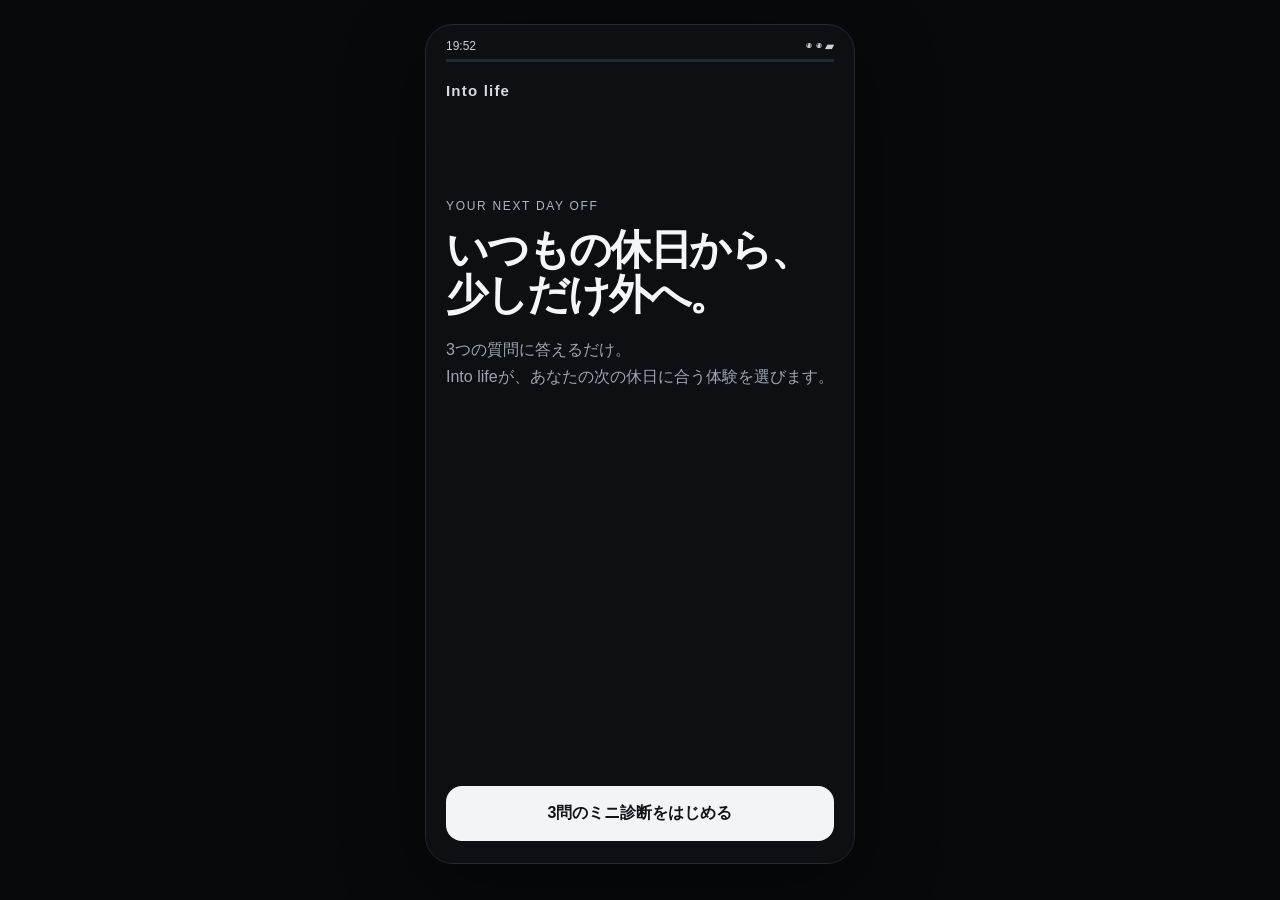
==== index.html @ efb30cdf "Add files via upload" ====
<!doctype html>
<html lang="ja">
<head>
<meta charset="utf-8" />
<meta name="viewport" content="width=device-width,initial-scale=1,viewport-fit=cover" />
<title>Into life Prototype</title>
<style>
  :root{
    --bg:#0d0f12; --panel:#15181d; --panel2:#1d2128; --text:#f4f6f8;
    --muted:#9da5b1; --line:#2a3039; --accent:#f3f4f6;
    --green:#dff7e8; --greenText:#163a25;
  }
  *{box-sizing:border-box}
  body{
    margin:0;background:#08090b;color:var(--text);
    font-family:-apple-system,BlinkMacSystemFont,"Segoe UI","Noto Sans JP",sans-serif;
  }
  .shell{min-height:100vh;display:flex;justify-content:center;align-items:flex-start;padding:24px 12px}
  .phone{
    width:min(100%,430px); min-height:840px; background:var(--bg);
    border:1px solid #242932; border-radius:28px; overflow:hidden;
    box-shadow:0 24px 80px rgba(0,0,0,.45); position:relative;
  }
  .status{display:flex;justify-content:space-between;padding:14px 20px 6px;color:#cbd0d7;font-size:12px}
  .progress{height:3px;background:#242a31;margin:0 20px}
  .progress i{display:block;height:100%;background:#f1f3f5;width:0;transition:.25s}
  .screen{display:none;padding:20px 20px 112px;min-height:780px}
  .screen.active{display:block}
  .brand{font-size:15px;letter-spacing:.08em;font-weight:700;color:#d7dce3;margin-bottom:36px}
  .hero{padding-top:64px}
  .kicker{font-size:12px;color:#aeb5bf;letter-spacing:.14em;margin-bottom:14px}
  .bigcopy{font-size:42px;line-height:1.08;font-weight:800;letter-spacing:-.05em;margin-bottom:18px}
  h1,h2,h3{margin:0}
  h2{font-size:28px;line-height:1.25;letter-spacing:-.02em}
  h3{font-size:18px;line-height:1.4}
  p{color:var(--muted);line-height:1.7;margin:0}
  .bottom{
    position:absolute;left:0;right:0;bottom:0;padding:18px 20px 22px;
    background:linear-gradient(180deg,rgba(13,15,18,0),rgba(13,15,18,.95) 28%,var(--bg) 55%);
  }
  button{
    width:100%;border:0;border-radius:16px;padding:17px 18px;
    font-size:16px;font-weight:700;cursor:pointer;
  }
  .primary{background:var(--accent);color:#111318}
  .secondary{background:var(--panel2);color:var(--text);border:1px solid var(--line)}
  .ghost{background:transparent;color:#d7dce3;border:1px solid var(--line)}
  .back{width:auto;padding:8px 0;background:transparent;color:#b6bec8;font-weight:600;font-size:14px}
  .row{display:flex;justify-content:space-between;align-items:center;gap:12px}
  .label{font-size:13px;color:#d5d9df;margin:20px 0 10px;font-weight:650}
  .group{margin-top:18px}
  .options{display:flex;gap:8px;flex-wrap:wrap}
  .chip{
    width:auto;padding:11px 14px;border-radius:999px;background:var(--panel);
    border:1px solid var(--line); color:#cfd4db;font-size:14px;font-weight:600;
  }
  .chip.selected{background:#f1f3f5;color:#111318;border-color:#f1f3f5}
  .card{background:var(--panel);border:1px solid var(--line);border-radius:20px;padding:18px;margin-top:14px}
  .card.featured{background:#f1f3f5;color:#111318}
  .card.featured p,.card.featured .meta,.card.featured .summary{color:#555d66}
  .tag{font-size:11px;letter-spacing:.14em;font-weight:800;margin-bottom:10px}
  .title{font-size:24px;line-height:1.35;font-weight:800;margin:6px 0 10px;letter-spacing:-.02em}
  .summary{font-size:14px;line-height:1.65;color:#b2bac4}
  .meta{display:grid;grid-template-columns:1fr 1fr;gap:8px;color:#adb4be;font-size:13px;margin-top:14px}
  .meta div{background:rgba(255,255,255,.045);border-radius:10px;padding:9px 10px}
  .featured .meta div{background:rgba(0,0,0,.055)}
  .fine{font-size:12px;color:#7f8791;margin-top:12px;line-height:1.6}
  .smallbtn{margin-top:12px}
  .result{
    background:linear-gradient(160deg,#f4f5f7,#d9dee5); color:#111318;
    border-radius:24px; padding:24px; margin-top:22px;
  }
  .result p{color:#4d5661}
  .badge{
    display:inline-block;padding:8px 12px;border-radius:999px;background:#111318;color:#f4f6f8;
    font-size:12px;font-weight:800;letter-spacing:.12em;margin-bottom:12px;
  }
  .mission{
    margin-top:24px;border:1px solid var(--line);background:var(--panel);border-radius:22px;padding:20px;
  }
  .mission .stamp{font-size:11px;letter-spacing:.18em;color:#98a1ad;font-weight:800}
  .mission .time{font-size:30px;font-weight:800;margin:10px 0 4px}
  .mission .place{font-size:18px;font-weight:700}
  .divider{height:1px;background:var(--line);margin:18px 0}
  .list{display:grid;gap:11px;color:#d7dbe1;font-size:14px}
  .note{background:#181b20;border-radius:14px;padding:14px;color:#afb7c1;font-size:13px;line-height:1.65;margin-top:16px}
  .success{margin-top:86px;background:var(--green);color:var(--greenText);border-radius:24px;padding:24px}
  .check{font-size:42px;margin-bottom:10px}
  .rating{display:grid;grid-template-columns:repeat(5,1fr);gap:8px;margin-top:10px}
  .rating button{padding:12px 0;border-radius:12px;background:var(--panel2);color:#fff;border:1px solid var(--line)}
  .rating button.selected{background:#f1f3f5;color:#111318}
  .spacer{height:8px}
</style>
</head>
<body>
<div class="shell">
  <div class="phone">
    <div class="status"><span>19:52</span><span>◉ ◉ ▰</span></div>
    <div class="progress"><i id="bar"></i></div>

    <section class="screen active" data-step="0">
      <div class="brand">Into life</div>
      <div class="hero">
        <div class="kicker">YOUR NEXT DAY OFF</div>
        <div class="bigcopy">いつもの休日から、<br>少しだけ外へ。</div>
        <p>3つの質問に答えるだけ。<br>Into lifeが、あなたの次の休日に合う体験を選びます。</p>
      </div>
      <div class="bottom"><button class="primary" onclick="next()">3問のミニ診断をはじめる</button></div>
    </section>

    <section class="screen" data-step="1">
      <div class="row"><button class="back" onclick="prev()">← 戻る</button><span style="color:#7f8791;font-size:12px">1 / 4</span></div>
      <div class="kicker" style="margin-top:18px">MINI DIAGNOSIS</div>
      <h2>今の気分を、<br>3つだけ教えてください。</h2>
      <p>細かい登録はしません。今の休日に合う提案を出すための最小限です。</p>

      <div class="group">
        <div class="label">Q1. 今の休日、どっちに近い？</div>
        <div class="options single" data-group="mood">
          <button class="chip selected" data-value="rest">ゆっくりしたい</button>
          <button class="chip" data-value="active">何かしたい</button>
        </div>
      </div>

      <div class="group">
        <div class="label">Q2. 今日はどんな刺激がほしい？</div>
        <div class="options single" data-group="stimulus">
          <button class="chip" data-value="people">人</button>
          <button class="chip selected" data-value="place">場所</button>
          <button class="chip" data-value="experience">体験</button>
        </div>
      </div>

      <div class="group">
        <div class="label">Q3. どこまで未知でも大丈夫？</div>
        <div class="options single" data-group="unknown">
          <button class="chip selected" data-value="safe">安心寄り</button>
          <button class="chip" data-value="mid">ちょい未知</button>
          <button class="chip" data-value="high">かなり未知</button>
        </div>
      </div>

      <div class="bottom"><button class="primary" onclick="showResult()">診断結果を見る</button></div>
    </section>

    <section class="screen" data-step="2">
      <div class="row"><button class="back" onclick="prev()">← 戻る</button><span style="color:#7f8791;font-size:12px">2 / 4</span></div>
      <div class="kicker" style="margin-top:18px">YOUR TYPE</div>
      <h2>今日のあなたは、<br><span id="typeName">ちょい外出探索タイプ</span>です。</h2>
      <div class="result">
        <div class="badge" id="typeBadge">LIGHT EXPLORE</div>
        <h3 id="typeCatch">少しだけ外に出て、気分を切り替えたい日。</h3>
        <div class="spacer"></div>
        <p id="typeDesc">完全にランダムすぎる体験より、安心感がありつつ新しさもある提案の方が合っています。</p>
      </div>

      <div class="label">最後に、参加しやすさだけ設定</div>
      <div class="options single" data-group="budget">
        <button class="chip">〜1,000円</button>
        <button class="chip selected">〜2,000円</button>
        <button class="chip">〜3,000円</button>
      </div>

      <div class="label">使える時間</div>
      <div class="options single" data-group="time">
        <button class="chip">2時間</button>
        <button class="chip selected">半日</button>
        <button class="chip">1日</button>
      </div>

      <div class="label">絶対NG</div>
      <div class="options multi">
        <button class="chip">激しい運動</button>
        <button class="chip">虫</button>
        <button class="chip">大人数</button>
        <button class="chip">屋外</button>
      </div>

      <div class="bottom"><button class="primary" onclick="next()">あなた向けの3つを見る</button></div>
    </section>

    <section class="screen" data-step="3">
      <div class="row"><button class="back" onclick="prev()">← 戻る</button><span style="color:#7f8791;font-size:12px">3 / 4</span></div>
      <div class="kicker" style="margin-top:18px">PICKED FOR YOU</div>
      <h2>そんなあなたに、<br>この3つ。</h2>
      <p>全部は明かしません。ですが、ジャンル・時間・費用など、参加判断に必要な情報は先に分かります。</p>

      <div class="card featured">
        <div class="tag">FOR YOU</div>
        <div class="title">知らない誰かと、<br>まだ知らない価値観に出会う午後。</div>
        <div class="summary">今のあなたの興味に近いテーマで、普段なら会わない人と話しながら新しい視点に触れる体験。</div>
        <div class="meta">
          <div>🧭 ジャンル：交流・発見</div><div>📍 名古屋市内</div>
          <div>⏱ 約3時間</div><div>💴 1,000円</div>
          <div>👥 4〜6人</div><div>🚶 運動：ほぼなし</div>
          <div>👕 服装：普段着</div><div>🏠 屋内中心</div>
        </div>
        <button class="secondary smallbtn" onclick="choose('for_you')">これに行く</button>
      </div>

      <div class="card">
        <div class="tag">DISCOVER</div>
        <div class="title">普段なら選ばないものを、<br>自分の手でつくる午後。</div>
        <div class="summary">ものづくり系の体験。何を作るかはまだ秘密ですが、最後に“形に残るもの”を持ち帰ります。</div>
        <div class="meta">
          <div>🧭 ジャンル：ものづくり</div><div>📍 名古屋から30分</div>
          <div>⏱ 約3.5時間</div><div>💴 1,500円</div>
          <div>👥 少人数</div><div>🚶 運動：軽め</div>
          <div>👕 汚れてもOK</div><div>🌤 屋内＋一部屋外</div>
        </div>
        <button class="ghost smallbtn" onclick="choose('discover')">これに行く</button>
      </div>

      <div class="card">
        <div class="tag">OUT OF ROUTINE</div>
        <div class="title">いつもより少し早く起きて、<br>まだ知らない街の朝を見る。</div>
        <div class="summary">普段行かない場所を歩き、その場所ならではの人・景色・食べ物に出会う小さな冒険。</div>
        <div class="meta">
          <div>🧭 ジャンル：街・探索</div><div>📍 名古屋近郊</div>
          <div>⏱ 約4時間</div><div>💴 1,200円</div>
          <div>👤 1人参加OK</div><div>🚶 運動：歩く程度</div>
          <div>👕 歩きやすい服</div><div>🌤 屋外中心</div>
        </div>
        <button class="ghost smallbtn" onclick="choose('explore')">これに行く</button>
      </div>

      <div class="fine">※ 具体的な活動内容や当日の仕掛けは一部秘密です。ジャンル・時間・費用・運動量・服装・屋内外など、参加判断に必要な情報は事前に確認できます。</div>
    </section>

    <section class="screen" data-step="4">
      <div class="row"><button class="back" onclick="prev()">← 戻る</button><span style="color:#7f8791;font-size:12px">4 / 4</span></div>
      <div class="kicker" style="margin-top:18px">YOUR MISSION</div>
      <h2 id="missionTitle">知らない誰かと、まだ知らない価値観に出会う午後。</h2>
      <div class="mission">
        <div class="stamp">MISSION DETAILS</div>
        <div class="time">13:00 — 16:00</div>
        <div class="place">名古屋市内・駅から徒歩10分以内</div>
        <div class="divider"></div>
        <div class="list" id="missionList">
          <div>💴 参加費：<b>1,000円</b></div>
          <div>🧭 ジャンル：交流・発見</div>
          <div>👥 4〜6人程度</div>
          <div>👕 普段着でOK</div>
          <div>🚶 運動量：ほぼなし</div>
          <div>🏠 屋内中心</div>
        </div>
      </div>
      <div class="note"><b>まだ秘密のこと</b><br>何をするか、誰に会うか、最後に何が起こるか。<br>ただし、事前に登録したNG条件に当たる内容は出しません。</div>
      <div class="bottom">
        <button class="primary" onclick="book()">この体験を予約する</button>
        <button class="ghost" style="margin-top:8px" onclick="goTo(3)">やっぱり選び直す</button>
      </div>
    </section>

    <section class="screen" data-step="5">
      <div class="brand">Into life</div>
      <div class="success">
        <div class="check">✓</div>
        <h2 style="color:inherit;margin-bottom:6px">MISSION ACCEPTED</h2>
        <p style="color:#31513e">あなたの次の休日が決まりました。</p>
      </div>
      <div class="mission">
        <div class="stamp">SUNDAY</div>
        <div class="time">13:00</div>
        <div class="place">集合場所は前日に通知します。</div>
      </div>

      <div class="label">この条件なら、本当に参加してみたいですか？</div>
      <div class="rating">
        <button onclick="rate(this)">1</button>
        <button onclick="rate(this)">2</button>
        <button onclick="rate(this)">3</button>
        <button onclick="rate(this)">4</button>
        <button onclick="rate(this)">5</button>
      </div>
      <div class="fine">1 = 参加したくない　5 = 本当に参加したい</div>

      <div class="bottom"><button class="secondary" onclick="restart()">最初から試す</button></div>
    </section>
  </div>
</div>

<script>
let step = 0;
let choice = 'for_you';
const screens = [...document.querySelectorAll('.screen')];
const bar = document.getElementById('bar');

function render(){
  screens.forEach((s,i)=>s.classList.toggle('active', i===step));
  const widths = ['0%','20%','40%','65%','85%','100%'];
  bar.style.width = widths[step] || '0%';
  window.scrollTo(0,0);
}
function next(){ if(step < 5){ step++; render(); } }
function prev(){ if(step > 0){ step--; render(); } }
function goTo(n){ step=n; render(); }
function restart(){ step=0; render(); }

function getSelected(group){
  const el = document.querySelector(`[data-group="${group}"] .chip.selected`);
  return el ? el.dataset.value || el.textContent.trim() : '';
}

function showResult(){
  const mood = getSelected('mood');
  const stimulus = getSelected('stimulus');
  const unknown = getSelected('unknown');

  const typeName = document.getElementById('typeName');
  const typeBadge = document.getElementById('typeBadge');
  const typeCatch = document.getElementById('typeCatch');
  const typeDesc = document.getElementById('typeDesc');

  if(mood === 'rest' && stimulus === 'place'){
    typeName.textContent = 'ちょい外出探索タイプ';
    typeBadge.textContent = 'LIGHT EXPLORE';
    typeCatch.textContent = '少しだけ外に出て、気分を切り替えたい日。';
    typeDesc.textContent = '完全にランダムすぎる体験より、安心感がありつつ新しさもある提案の方が合っています。';
  }else if(stimulus === 'people'){
    typeName.textContent = 'ゆる交流発見タイプ';
    typeBadge.textContent = 'SOCIAL DISCOVER';
    typeCatch.textContent = '新しい人や会話から刺激を受けたい日。';
    typeDesc.textContent = '共通点のある人と、普段は出会わない話題に触れられる体験が相性良さそうです。';
  }else if(stimulus === 'experience'){
    typeName.textContent = '手を動かす体験タイプ';
    typeBadge.textContent = 'HANDS-ON';
    typeCatch.textContent = '見るだけより、自分でやる方が満足しやすい日。';
    typeDesc.textContent = '受け身の時間より、少しだけ挑戦して自分の中に何かが残る体験が向いています。';
  }else if(unknown === 'high'){
    typeName.textContent = '未知ジャンプタイプ';
    typeBadge.textContent = 'JUMP OUT';
    typeCatch.textContent = '少しの不確実さも、面白さとして受け止められる日。';
    typeDesc.textContent = '行き先や内容にちょっとした意外性がある方が、記憶に残る休日になりそうです。';
  }else{
    typeName.textContent = 'ちょい外出探索タイプ';
    typeBadge.textContent = 'LIGHT EXPLORE';
    typeCatch.textContent = '少しだけ外に出て、気分を切り替えたい日。';
    typeDesc.textContent = '完全にランダムすぎる体験より、安心感がありつつ新しさもある提案の方が合っています。';
  }

  step = 2;
  render();
}

function choose(c){
  choice = c;
  const title = document.getElementById('missionTitle');
  const time = document.querySelector('.mission .time');
  const place = document.querySelector('.mission .place');
  const list = document.getElementById('missionList');

  if(c === 'discover'){
    title.textContent = '普段なら選ばないものを、自分の手でつくる午後。';
    time.textContent = '13:00 — 16:30';
    place.textContent = '名古屋から電車で約30分・駅から徒歩圏内';
    list.innerHTML = `
      <div>💴 参加費：<b>1,500円</b></div>
      <div>🧭 ジャンル：ものづくり</div>
      <div>👥 少人数</div>
      <div>👕 汚れてもよい服装</div>
      <div>🚶 運動量：軽め</div>
      <div>🌤 屋内＋一部屋外</div>`;
  } else if(c === 'explore'){
    title.textContent = 'いつもより少し早く起きて、まだ知らない街の朝を見る。';
    time.textContent = '08:00 — 12:00';
    place.textContent = '名古屋近郊・電車で45分以内';
    list.innerHTML = `
      <div>💴 参加費：<b>1,200円</b></div>
      <div>🧭 ジャンル：街・探索</div>
      <div>👤 1人参加OK</div>
      <div>👕 歩きやすい服装</div>
      <div>🚶 運動量：歩く程度</div>
      <div>🌤 屋外中心</div>`;
  } else {
    title.textContent = '知らない誰かと、まだ知らない価値観に出会う午後。';
    time.textContent = '13:00 — 16:00';
    place.textContent = '名古屋市内・駅から徒歩10分以内';
    list.innerHTML = `
      <div>💴 参加費：<b>1,000円</b></div>
      <div>🧭 ジャンル：交流・発見</div>
      <div>👥 4〜6人程度</div>
      <div>👕 普段着でOK</div>
      <div>🚶 運動量：ほぼなし</div>
      <div>🏠 屋内中心</div>`;
  }
  step = 4;
  render();
}
function book(){ step = 5; render(); }
function rate(el){
  document.querySelectorAll('.rating button').forEach(x=>x.classList.remove('selected'));
  el.classList.add('selected');
}

document.querySelectorAll('.single').forEach(group=>{
  group.querySelectorAll('.chip').forEach(btn=>{
    btn.addEventListener('click', ()=>{
      group.querySelectorAll('.chip').forEach(x=>x.classList.remove('selected'));
      btn.classList.add('selected');
    });
  });
});
document.querySelectorAll('.multi .chip').forEach(btn=>{
  btn.addEventListener('click', ()=>btn.classList.toggle('selected'));
});

render();
</script>
</body>
</html>
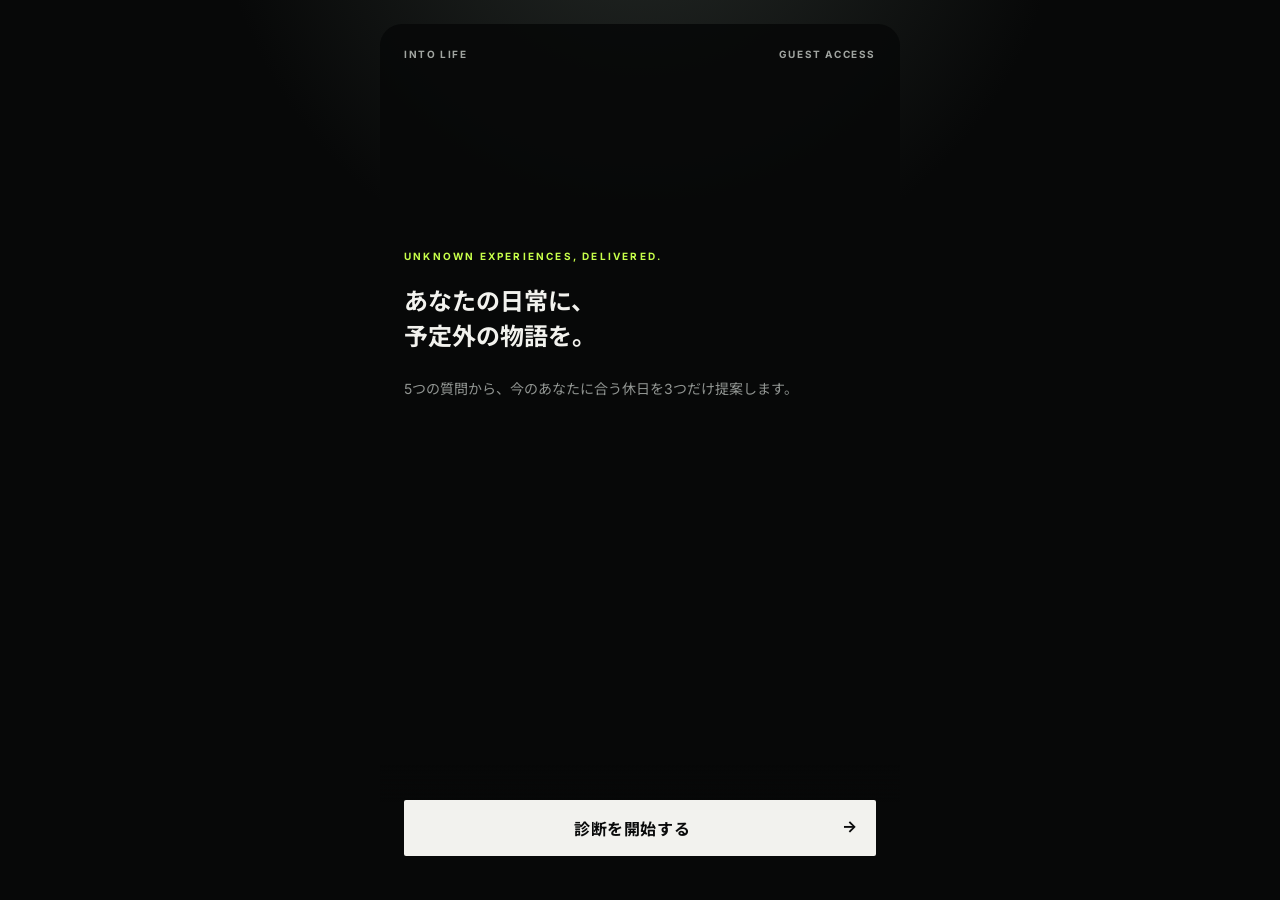
==== commit 1051e18d: "feat: add Supabase mission management and redesign user experience" ====
--- a/index.html
+++ b/index.html
@@ -1,411 +1,84 @@
 <!doctype html>
 <html lang="ja">
 <head>
-<meta charset="utf-8" />
-<meta name="viewport" content="width=device-width,initial-scale=1,viewport-fit=cover" />
-<title>Into life Prototype</title>
-<style>
-  :root{
-    --bg:#0d0f12; --panel:#15181d; --panel2:#1d2128; --text:#f4f6f8;
-    --muted:#9da5b1; --line:#2a3039; --accent:#f3f4f6;
-    --green:#dff7e8; --greenText:#163a25;
-  }
-  *{box-sizing:border-box}
-  body{
-    margin:0;background:#08090b;color:var(--text);
-    font-family:-apple-system,BlinkMacSystemFont,"Segoe UI","Noto Sans JP",sans-serif;
-  }
-  .shell{min-height:100vh;display:flex;justify-content:center;align-items:flex-start;padding:24px 12px}
-  .phone{
-    width:min(100%,430px); min-height:840px; background:var(--bg);
-    border:1px solid #242932; border-radius:28px; overflow:hidden;
-    box-shadow:0 24px 80px rgba(0,0,0,.45); position:relative;
-  }
-  .status{display:flex;justify-content:space-between;padding:14px 20px 6px;color:#cbd0d7;font-size:12px}
-  .progress{height:3px;background:#242a31;margin:0 20px}
-  .progress i{display:block;height:100%;background:#f1f3f5;width:0;transition:.25s}
-  .screen{display:none;padding:20px 20px 112px;min-height:780px}
-  .screen.active{display:block}
-  .brand{font-size:15px;letter-spacing:.08em;font-weight:700;color:#d7dce3;margin-bottom:36px}
-  .hero{padding-top:64px}
-  .kicker{font-size:12px;color:#aeb5bf;letter-spacing:.14em;margin-bottom:14px}
-  .bigcopy{font-size:42px;line-height:1.08;font-weight:800;letter-spacing:-.05em;margin-bottom:18px}
-  h1,h2,h3{margin:0}
-  h2{font-size:28px;line-height:1.25;letter-spacing:-.02em}
-  h3{font-size:18px;line-height:1.4}
-  p{color:var(--muted);line-height:1.7;margin:0}
-  .bottom{
-    position:absolute;left:0;right:0;bottom:0;padding:18px 20px 22px;
-    background:linear-gradient(180deg,rgba(13,15,18,0),rgba(13,15,18,.95) 28%,var(--bg) 55%);
-  }
-  button{
-    width:100%;border:0;border-radius:16px;padding:17px 18px;
-    font-size:16px;font-weight:700;cursor:pointer;
-  }
-  .primary{background:var(--accent);color:#111318}
-  .secondary{background:var(--panel2);color:var(--text);border:1px solid var(--line)}
-  .ghost{background:transparent;color:#d7dce3;border:1px solid var(--line)}
-  .back{width:auto;padding:8px 0;background:transparent;color:#b6bec8;font-weight:600;font-size:14px}
-  .row{display:flex;justify-content:space-between;align-items:center;gap:12px}
-  .label{font-size:13px;color:#d5d9df;margin:20px 0 10px;font-weight:650}
-  .group{margin-top:18px}
-  .options{display:flex;gap:8px;flex-wrap:wrap}
-  .chip{
-    width:auto;padding:11px 14px;border-radius:999px;background:var(--panel);
-    border:1px solid var(--line); color:#cfd4db;font-size:14px;font-weight:600;
-  }
-  .chip.selected{background:#f1f3f5;color:#111318;border-color:#f1f3f5}
-  .card{background:var(--panel);border:1px solid var(--line);border-radius:20px;padding:18px;margin-top:14px}
-  .card.featured{background:#f1f3f5;color:#111318}
-  .card.featured p,.card.featured .meta,.card.featured .summary{color:#555d66}
-  .tag{font-size:11px;letter-spacing:.14em;font-weight:800;margin-bottom:10px}
-  .title{font-size:24px;line-height:1.35;font-weight:800;margin:6px 0 10px;letter-spacing:-.02em}
-  .summary{font-size:14px;line-height:1.65;color:#b2bac4}
-  .meta{display:grid;grid-template-columns:1fr 1fr;gap:8px;color:#adb4be;font-size:13px;margin-top:14px}
-  .meta div{background:rgba(255,255,255,.045);border-radius:10px;padding:9px 10px}
-  .featured .meta div{background:rgba(0,0,0,.055)}
-  .fine{font-size:12px;color:#7f8791;margin-top:12px;line-height:1.6}
-  .smallbtn{margin-top:12px}
-  .result{
-    background:linear-gradient(160deg,#f4f5f7,#d9dee5); color:#111318;
-    border-radius:24px; padding:24px; margin-top:22px;
-  }
-  .result p{color:#4d5661}
-  .badge{
-    display:inline-block;padding:8px 12px;border-radius:999px;background:#111318;color:#f4f6f8;
-    font-size:12px;font-weight:800;letter-spacing:.12em;margin-bottom:12px;
-  }
-  .mission{
-    margin-top:24px;border:1px solid var(--line);background:var(--panel);border-radius:22px;padding:20px;
-  }
-  .mission .stamp{font-size:11px;letter-spacing:.18em;color:#98a1ad;font-weight:800}
-  .mission .time{font-size:30px;font-weight:800;margin:10px 0 4px}
-  .mission .place{font-size:18px;font-weight:700}
-  .divider{height:1px;background:var(--line);margin:18px 0}
-  .list{display:grid;gap:11px;color:#d7dbe1;font-size:14px}
-  .note{background:#181b20;border-radius:14px;padding:14px;color:#afb7c1;font-size:13px;line-height:1.65;margin-top:16px}
-  .success{margin-top:86px;background:var(--green);color:var(--greenText);border-radius:24px;padding:24px}
-  .check{font-size:42px;margin-bottom:10px}
-  .rating{display:grid;grid-template-columns:repeat(5,1fr);gap:8px;margin-top:10px}
-  .rating button{padding:12px 0;border-radius:12px;background:var(--panel2);color:#fff;border:1px solid var(--line)}
-  .rating button.selected{background:#f1f3f5;color:#111318}
-  .spacer{height:8px}
-</style>
+  <meta charset="utf-8">
+  <meta name="viewport" content="width=device-width,initial-scale=1,viewport-fit=cover">
+  <meta name="theme-color" content="#070808">
+  <title>Into life — Your reality, unlocked.</title>
+  <link rel="stylesheet" href="./assets/user.css">
+  <link rel="stylesheet" href="./assets/user-ux.css">
+  <link rel="stylesheet" href="./assets/guest.css">
 </head>
 <body>
-<div class="shell">
-  <div class="phone">
-    <div class="status"><span>19:52</span><span>◉ ◉ ▰</span></div>
-    <div class="progress"><i id="bar"></i></div>
+  <div id="splash" class="splash" aria-hidden="true">
+    <div class="splash-mark">INTO LIFE</div>
+    <p>日常に、自分では選ばなかった事件を。</p>
+  </div>
 
-    <section class="screen active" data-step="0">
-      <div class="brand">Into life</div>
-      <div class="hero">
-        <div class="kicker">YOUR NEXT DAY OFF</div>
-        <div class="bigcopy">いつもの休日から、<br>少しだけ外へ。</div>
-        <p>3つの質問に答えるだけ。<br>Into lifeが、あなたの次の休日に合う体験を選びます。</p>
+  <main id="onboarding" class="onboarding hidden">
+    <section class="onboard-screen active" data-onboard="0">
+      <header class="minimal-head"><span>INTO LIFE</span><span>GUEST ACCESS</span></header>
+      <div class="onboard-hero">
+        <p class="signal">UNKNOWN EXPERIENCES, DELIVERED.</p>
+        <h1>あなたの日常に、<br>予定外の物語を。</h1>
+        <p class="lead">5つの質問から、今のあなたに合う休日を3つだけ提案します。</p>
       </div>
-      <div class="bottom"><button class="primary" onclick="next()">3問のミニ診断をはじめる</button></div>
+      <div class="onboard-footer"><button class="action light" data-onboard-next>診断を開始する <span>→</span></button></div>
     </section>
 
-    <section class="screen" data-step="1">
-      <div class="row"><button class="back" onclick="prev()">← 戻る</button><span style="color:#7f8791;font-size:12px">1 / 4</span></div>
-      <div class="kicker" style="margin-top:18px">MINI DIAGNOSIS</div>
-      <h2>今の気分を、<br>3つだけ教えてください。</h2>
-      <p>細かい登録はしません。今の休日に合う提案を出すための最小限です。</p>
-
-      <div class="group">
-        <div class="label">Q1. 今の休日、どっちに近い？</div>
-        <div class="options single" data-group="mood">
-          <button class="chip selected" data-value="rest">ゆっくりしたい</button>
-          <button class="chip" data-value="active">何かしたい</button>
-        </div>
+    <section class="onboard-screen" data-onboard="1">
+      <header class="minimal-head"><button class="text-button" data-onboard-prev>← BACK</button><span>01 / 05</span></header>
+      <div class="question-wrap">
+        <p class="signal">PREFERENCE CHECK</p><h2>今の気分を、<br>5つだけ。</h2>
+        <p class="survey-shortcut">深く考えず、今の気分に近いものを選んでください。</p>
+        <fieldset><legend>今の休日、どちらに近い？</legend><div class="choice-grid" data-choice="mood"><button class="choice selected" data-value="rest">静かに過ごしたい</button><button class="choice" data-value="active">何かを起こしたい</button></div></fieldset>
+        <fieldset><legend>どんな刺激がほしい？</legend><div class="choice-grid three" data-choice="stimulus"><button class="choice" data-value="people">人</button><button class="choice selected" data-value="place">場所</button><button class="choice" data-value="experience">体験</button></div></fieldset>
+        <fieldset><legend>どこまで未知でも大丈夫？</legend><div class="choice-grid three" data-choice="unknown"><button class="choice selected" data-value="safe">安心寄り</button><button class="choice" data-value="mid">少し未知</button><button class="choice" data-value="high">かなり未知</button></div></fieldset>
+        <fieldset><legend>人との距離感は？</legend><div class="choice-grid three" data-choice="social"><button class="choice selected" data-value="solo">ひとり中心</button><button class="choice" data-value="small">少人数</button><button class="choice" data-value="social">交流したい</button></div></fieldset>
+        <fieldset><legend>使える時間は？</legend><div class="choice-grid three" data-choice="duration"><button class="choice" data-value="short">2時間以内</button><button class="choice selected" data-value="half">半日</button><button class="choice" data-value="full">一日</button></div></fieldset>
       </div>
-
-      <div class="group">
-        <div class="label">Q2. 今日はどんな刺激がほしい？</div>
-        <div class="options single" data-group="stimulus">
-          <button class="chip" data-value="people">人</button>
-          <button class="chip selected" data-value="place">場所</button>
-          <button class="chip" data-value="experience">体験</button>
-        </div>
-      </div>
-
-      <div class="group">
-        <div class="label">Q3. どこまで未知でも大丈夫？</div>
-        <div class="options single" data-group="unknown">
-          <button class="chip selected" data-value="safe">安心寄り</button>
-          <button class="chip" data-value="mid">ちょい未知</button>
-          <button class="chip" data-value="high">かなり未知</button>
-        </div>
-      </div>
-
-      <div class="bottom"><button class="primary" onclick="showResult()">診断結果を見る</button></div>
+      <div class="onboard-footer"><button id="diagnoseButton" class="action light">このままおすすめを見る <span>→</span></button></div>
     </section>
 
-    <section class="screen" data-step="2">
-      <div class="row"><button class="back" onclick="prev()">← 戻る</button><span style="color:#7f8791;font-size:12px">2 / 4</span></div>
-      <div class="kicker" style="margin-top:18px">YOUR TYPE</div>
-      <h2>今日のあなたは、<br><span id="typeName">ちょい外出探索タイプ</span>です。</h2>
-      <div class="result">
-        <div class="badge" id="typeBadge">LIGHT EXPLORE</div>
-        <h3 id="typeCatch">少しだけ外に出て、気分を切り替えたい日。</h3>
-        <div class="spacer"></div>
-        <p id="typeDesc">完全にランダムすぎる体験より、安心感がありつつ新しさもある提案の方が合っています。</p>
+    <section class="onboard-screen" data-onboard="2">
+      <header class="minimal-head"><span>INTO LIFE</span><span>ANALYSIS COMPLETE</span></header>
+      <div class="result-wrap">
+        <div class="result-orbit"><span id="typeCode">LIGHT / UNKNOWN</span></div>
+        <p class="signal">YOUR MISSION PROFILE</p>
+        <h2 id="typeName">静かな探索者</h2>
+        <p id="typeDescription" class="lead">安心できる輪郭を残しながら、知らない場所へ踏み出す体験が合っています。</p>
+        <div class="classified"><span>CLASSIFIED</span><p>診断結果をもとに、運営があなたのためのミッションを準備します。内容は公開の瞬間まで秘密です。</p></div>
       </div>
-
-      <div class="label">最後に、参加しやすさだけ設定</div>
-      <div class="options single" data-group="budget">
-        <button class="chip">〜1,000円</button>
-        <button class="chip selected">〜2,000円</button>
-        <button class="chip">〜3,000円</button>
-      </div>
-
-      <div class="label">使える時間</div>
-      <div class="options single" data-group="time">
-        <button class="chip">2時間</button>
-        <button class="chip selected">半日</button>
-        <button class="chip">1日</button>
-      </div>
-
-      <div class="label">絶対NG</div>
-      <div class="options multi">
-        <button class="chip">激しい運動</button>
-        <button class="chip">虫</button>
-        <button class="chip">大人数</button>
-        <button class="chip">屋外</button>
-      </div>
-
-      <div class="bottom"><button class="primary" onclick="next()">あなた向けの3つを見る</button></div>
+      <div class="onboard-footer"><button id="completeDiagnosis" class="action light">3つの提案を見る <span>→</span></button></div>
     </section>
 
-    <section class="screen" data-step="3">
-      <div class="row"><button class="back" onclick="prev()">← 戻る</button><span style="color:#7f8791;font-size:12px">3 / 4</span></div>
-      <div class="kicker" style="margin-top:18px">PICKED FOR YOU</div>
-      <h2>そんなあなたに、<br>この3つ。</h2>
-      <p>全部は明かしません。ですが、ジャンル・時間・費用など、参加判断に必要な情報は先に分かります。</p>
+    <section class="onboard-screen" data-onboard="3">
+      <header class="minimal-head"><span>INTO LIFE</span><span>NAME REQUIRED</span></header>
+      <div class="auth-intro">
+        <p class="signal">IDENTIFICATION</p>
+        <h2>ユーザーネームを<br>決めてください。</h2>
+        <p class="lead">メールアドレスもアカウント登録も必要ありません。ユーザーネームはこの端末にだけ保存されます。</p>
+        <form id="nameForm" class="name-form">
+          <label>USERNAME<input id="username" type="text" autocomplete="username" maxlength="40" placeholder="例：RIN" required></label>
+          <button class="action light" type="submit">Into lifeをはじめる <span>→</span></button>
+        </form>
+      </div>
+    </section>
+  </main>
 
-      <div class="card featured">
-        <div class="tag">FOR YOU</div>
-        <div class="title">知らない誰かと、<br>まだ知らない価値観に出会う午後。</div>
-        <div class="summary">今のあなたの興味に近いテーマで、普段なら会わない人と話しながら新しい視点に触れる体験。</div>
-        <div class="meta">
-          <div>🧭 ジャンル：交流・発見</div><div>📍 名古屋市内</div>
-          <div>⏱ 約3時間</div><div>💴 1,000円</div>
-          <div>👥 4〜6人</div><div>🚶 運動：ほぼなし</div>
-          <div>👕 服装：普段着</div><div>🏠 屋内中心</div>
-        </div>
-        <button class="secondary smallbtn" onclick="choose('for_you')">これに行く</button>
-      </div>
+  <div id="app" class="app hidden">
+    <header class="app-header">
+      <span class="wordmark">INTO LIFE</span>
+    </header>
 
-      <div class="card">
-        <div class="tag">DISCOVER</div>
-        <div class="title">普段なら選ばないものを、<br>自分の手でつくる午後。</div>
-        <div class="summary">ものづくり系の体験。何を作るかはまだ秘密ですが、最後に“形に残るもの”を持ち帰ります。</div>
-        <div class="meta">
-          <div>🧭 ジャンル：ものづくり</div><div>📍 名古屋から30分</div>
-          <div>⏱ 約3.5時間</div><div>💴 1,500円</div>
-          <div>👥 少人数</div><div>🚶 運動：軽め</div>
-          <div>👕 汚れてもOK</div><div>🌤 屋内＋一部屋外</div>
-        </div>
-        <button class="ghost smallbtn" onclick="choose('discover')">これに行く</button>
-      </div>
-
-      <div class="card">
-        <div class="tag">OUT OF ROUTINE</div>
-        <div class="title">いつもより少し早く起きて、<br>まだ知らない街の朝を見る。</div>
-        <div class="summary">普段行かない場所を歩き、その場所ならではの人・景色・食べ物に出会う小さな冒険。</div>
-        <div class="meta">
-          <div>🧭 ジャンル：街・探索</div><div>📍 名古屋近郊</div>
-          <div>⏱ 約4時間</div><div>💴 1,200円</div>
-          <div>👤 1人参加OK</div><div>🚶 運動：歩く程度</div>
-          <div>👕 歩きやすい服</div><div>🌤 屋外中心</div>
-        </div>
-        <button class="ghost smallbtn" onclick="choose('explore')">これに行く</button>
-      </div>
-
-      <div class="fine">※ 具体的な活動内容や当日の仕掛けは一部秘密です。ジャンル・時間・費用・運動量・服装・屋内外など、参加判断に必要な情報は事前に確認できます。</div>
+    <section id="homeView" class="app-view active">
+      <div id="homeContent" class="view-content"><div class="loading"><i></i><p>SECURE CHANNEL CONNECTING</p></div></div>
     </section>
 
-    <section class="screen" data-step="4">
-      <div class="row"><button class="back" onclick="prev()">← 戻る</button><span style="color:#7f8791;font-size:12px">4 / 4</span></div>
-      <div class="kicker" style="margin-top:18px">YOUR MISSION</div>
-      <h2 id="missionTitle">知らない誰かと、まだ知らない価値観に出会う午後。</h2>
-      <div class="mission">
-        <div class="stamp">MISSION DETAILS</div>
-        <div class="time">13:00 — 16:00</div>
-        <div class="place">名古屋市内・駅から徒歩10分以内</div>
-        <div class="divider"></div>
-        <div class="list" id="missionList">
-          <div>💴 参加費：<b>1,000円</b></div>
-          <div>🧭 ジャンル：交流・発見</div>
-          <div>👥 4〜6人程度</div>
-          <div>👕 普段着でOK</div>
-          <div>🚶 運動量：ほぼなし</div>
-          <div>🏠 屋内中心</div>
-        </div>
-      </div>
-      <div class="note"><b>まだ秘密のこと</b><br>何をするか、誰に会うか、最後に何が起こるか。<br>ただし、事前に登録したNG条件に当たる内容は出しません。</div>
-      <div class="bottom">
-        <button class="primary" onclick="book()">この体験を予約する</button>
-        <button class="ghost" style="margin-top:8px" onclick="goTo(3)">やっぱり選び直す</button>
-      </div>
-    </section>
+  </div>
 
-    <section class="screen" data-step="5">
-      <div class="brand">Into life</div>
-      <div class="success">
-        <div class="check">✓</div>
-        <h2 style="color:inherit;margin-bottom:6px">MISSION ACCEPTED</h2>
-        <p style="color:#31513e">あなたの次の休日が決まりました。</p>
-      </div>
-      <div class="mission">
-        <div class="stamp">SUNDAY</div>
-        <div class="time">13:00</div>
-        <div class="place">集合場所は前日に通知します。</div>
-      </div>
-
-      <div class="label">この条件なら、本当に参加してみたいですか？</div>
-      <div class="rating">
-        <button onclick="rate(this)">1</button>
-        <button onclick="rate(this)">2</button>
-        <button onclick="rate(this)">3</button>
-        <button onclick="rate(this)">4</button>
-        <button onclick="rate(this)">5</button>
-      </div>
-      <div class="fine">1 = 参加したくない　5 = 本当に参加したい</div>
-
-      <div class="bottom"><button class="secondary" onclick="restart()">最初から試す</button></div>
-    </section>
-  </div>
-</div>
-
-<script>
-let step = 0;
-let choice = 'for_you';
-const screens = [...document.querySelectorAll('.screen')];
-const bar = document.getElementById('bar');
-
-function render(){
-  screens.forEach((s,i)=>s.classList.toggle('active', i===step));
-  const widths = ['0%','20%','40%','65%','85%','100%'];
-  bar.style.width = widths[step] || '0%';
-  window.scrollTo(0,0);
-}
-function next(){ if(step < 5){ step++; render(); } }
-function prev(){ if(step > 0){ step--; render(); } }
-function goTo(n){ step=n; render(); }
-function restart(){ step=0; render(); }
-
-function getSelected(group){
-  const el = document.querySelector(`[data-group="${group}"] .chip.selected`);
-  return el ? el.dataset.value || el.textContent.trim() : '';
-}
-
-function showResult(){
-  const mood = getSelected('mood');
-  const stimulus = getSelected('stimulus');
-  const unknown = getSelected('unknown');
-
-  const typeName = document.getElementById('typeName');
-  const typeBadge = document.getElementById('typeBadge');
-  const typeCatch = document.getElementById('typeCatch');
-  const typeDesc = document.getElementById('typeDesc');
-
-  if(mood === 'rest' && stimulus === 'place'){
-    typeName.textContent = 'ちょい外出探索タイプ';
-    typeBadge.textContent = 'LIGHT EXPLORE';
-    typeCatch.textContent = '少しだけ外に出て、気分を切り替えたい日。';
-    typeDesc.textContent = '完全にランダムすぎる体験より、安心感がありつつ新しさもある提案の方が合っています。';
-  }else if(stimulus === 'people'){
-    typeName.textContent = 'ゆる交流発見タイプ';
-    typeBadge.textContent = 'SOCIAL DISCOVER';
-    typeCatch.textContent = '新しい人や会話から刺激を受けたい日。';
-    typeDesc.textContent = '共通点のある人と、普段は出会わない話題に触れられる体験が相性良さそうです。';
-  }else if(stimulus === 'experience'){
-    typeName.textContent = '手を動かす体験タイプ';
-    typeBadge.textContent = 'HANDS-ON';
-    typeCatch.textContent = '見るだけより、自分でやる方が満足しやすい日。';
-    typeDesc.textContent = '受け身の時間より、少しだけ挑戦して自分の中に何かが残る体験が向いています。';
-  }else if(unknown === 'high'){
-    typeName.textContent = '未知ジャンプタイプ';
-    typeBadge.textContent = 'JUMP OUT';
-    typeCatch.textContent = '少しの不確実さも、面白さとして受け止められる日。';
-    typeDesc.textContent = '行き先や内容にちょっとした意外性がある方が、記憶に残る休日になりそうです。';
-  }else{
-    typeName.textContent = 'ちょい外出探索タイプ';
-    typeBadge.textContent = 'LIGHT EXPLORE';
-    typeCatch.textContent = '少しだけ外に出て、気分を切り替えたい日。';
-    typeDesc.textContent = '完全にランダムすぎる体験より、安心感がありつつ新しさもある提案の方が合っています。';
-  }
-
-  step = 2;
-  render();
-}
-
-function choose(c){
-  choice = c;
-  const title = document.getElementById('missionTitle');
-  const time = document.querySelector('.mission .time');
-  const place = document.querySelector('.mission .place');
-  const list = document.getElementById('missionList');
-
-  if(c === 'discover'){
-    title.textContent = '普段なら選ばないものを、自分の手でつくる午後。';
-    time.textContent = '13:00 — 16:30';
-    place.textContent = '名古屋から電車で約30分・駅から徒歩圏内';
-    list.innerHTML = `
-      <div>💴 参加費：<b>1,500円</b></div>
-      <div>🧭 ジャンル：ものづくり</div>
-      <div>👥 少人数</div>
-      <div>👕 汚れてもよい服装</div>
-      <div>🚶 運動量：軽め</div>
-      <div>🌤 屋内＋一部屋外</div>`;
-  } else if(c === 'explore'){
-    title.textContent = 'いつもより少し早く起きて、まだ知らない街の朝を見る。';
-    time.textContent = '08:00 — 12:00';
-    place.textContent = '名古屋近郊・電車で45分以内';
-    list.innerHTML = `
-      <div>💴 参加費：<b>1,200円</b></div>
-      <div>🧭 ジャンル：街・探索</div>
-      <div>👤 1人参加OK</div>
-      <div>👕 歩きやすい服装</div>
-      <div>🚶 運動量：歩く程度</div>
-      <div>🌤 屋外中心</div>`;
-  } else {
-    title.textContent = '知らない誰かと、まだ知らない価値観に出会う午後。';
-    time.textContent = '13:00 — 16:00';
-    place.textContent = '名古屋市内・駅から徒歩10分以内';
-    list.innerHTML = `
-      <div>💴 参加費：<b>1,000円</b></div>
-      <div>🧭 ジャンル：交流・発見</div>
-      <div>👥 4〜6人程度</div>
-      <div>👕 普段着でOK</div>
-      <div>🚶 運動量：ほぼなし</div>
-      <div>🏠 屋内中心</div>`;
-  }
-  step = 4;
-  render();
-}
-function book(){ step = 5; render(); }
-function rate(el){
-  document.querySelectorAll('.rating button').forEach(x=>x.classList.remove('selected'));
-  el.classList.add('selected');
-}
-
-document.querySelectorAll('.single').forEach(group=>{
-  group.querySelectorAll('.chip').forEach(btn=>{
-    btn.addEventListener('click', ()=>{
-      group.querySelectorAll('.chip').forEach(x=>x.classList.remove('selected'));
-      btn.classList.add('selected');
-    });
-  });
-});
-document.querySelectorAll('.multi .chip').forEach(btn=>{
-  btn.addEventListener('click', ()=>btn.classList.toggle('selected'));
-});
-
-render();
-</script>
+  <div id="toast" class="toast" role="status"></div>
+  <script src="./assets/event-catalog.js?v=guided-three-choice"></script>
+  <script src="./assets/user-app.js?v=guided-three-choice"></script>
 </body>
-</html>+</html>
--- a/assets/user.css
+++ b/assets/user.css
@@ -0,0 +1,2 @@
+@import url('https://fonts.googleapis.com/css2?family=Inter:wght@400;500;600;700&family=Noto+Sans+JP:wght@400;500;600;700&display=swap');
+:root{--black:#070808;--ink:#0b0c0d;--panel:#111314;--panel-2:#17191a;--white:#f2f2ee;--soft:#c8c9c5;--muted:#777b78;--line:#242725;--accent:#c7ff4a;--danger:#ff776e;--safe-bottom:max(20px,env(safe-area-inset-bottom));font-synthesis:none}*{box-sizing:border-box}html{background:var(--black);color:var(--white)}body{margin:0;min-height:100vh;background:radial-gradient(circle at 50% -15%,#252a27 0,transparent 35%),var(--black);font-family:Inter,"Noto Sans JP",sans-serif;-webkit-font-smoothing:antialiased}button,input{font:inherit}button{cursor:pointer}.hidden{display:none!important}.signal{margin:0 0 13px;color:var(--accent);font-size:10px;font-weight:700;letter-spacing:.22em}.splash{position:fixed;z-index:100;inset:0;display:grid;place-content:center;text-align:center;background:#050606;transition:opacity .65s ease,visibility .65s}.splash::before{content:"";position:absolute;inset:0;background:linear-gradient(105deg,transparent 45%,rgba(255,255,255,.035) 50%,transparent 55%);animation:scan 1.6s ease}.splash-mark{font-size:24px;font-weight:700;letter-spacing:.38em;animation:splashType 1.2s cubic-bezier(.2,.8,.2,1)}.splash p{margin:20px 0 0;color:#8d918d;font-size:12px;letter-spacing:.08em}.splash.done{opacity:0;visibility:hidden}.onboarding{width:min(100%,520px);min-height:100dvh;margin:auto;position:relative;background:rgba(7,8,8,.9);overflow:hidden}.onboard-screen{display:none;min-height:100dvh;padding:calc(24px + env(safe-area-inset-top)) 24px calc(112px + var(--safe-bottom));animation:viewIn .45s ease}.onboard-screen.active{display:block}.minimal-head{display:flex;justify-content:space-between;align-items:center;color:#a1a5a1;font-size:10px;font-weight:700;letter-spacing:.16em}.text-button{border:0;background:none;color:inherit;font-size:10px;letter-spacing:.12em;padding:7px 0}.onboard-hero{padding-top:clamp(110px,22vh,190px)}.onboard h1{font-size:clamp(42px,11vw,59px);line-height:1.08;letter-spacing:-.055em;margin:0;max-width:470px}.lead{color:#919592;font-size:14px;line-height:1.9;margin:24px 0 0;max-width:400px}.onboard-footer{position:fixed;z-index:3;bottom:0;left:50%;transform:translateX(-50%);width:min(100%,520px);padding:35px 24px var(--safe-bottom);background:linear-gradient(transparent,var(--black) 34%)}.action{width:100%;min-height:56px;border:0;border-radius:2px;padding:16px 18px;font-weight:700;letter-spacing:.04em}.action span{float:right}.action.light{background:var(--white);color:#0a0b0b}.action.dark{background:#181a1a;color:var(--white);border:1px solid #292c2a}.question-wrap{padding:68px 0 0}.question-wrap h2,.result-wrap h2,.auth-intro h2{margin:0;font-size:38px;line-height:1.18;letter-spacing:-.045em}.question-wrap fieldset{border:0;padding:0;margin:36px 0 0}.question-wrap legend{color:#9a9e9a;font-size:12px;margin-bottom:12px}.choice-grid{display:grid;grid-template-columns:1fr 1fr;gap:8px}.choice-grid.three{grid-template-columns:repeat(3,1fr)}.choice{min-height:52px;border:1px solid #282b29;background:#111312;color:#9b9f9b;padding:10px 8px;font-size:12px}.choice.selected{border-color:var(--white);background:var(--white);color:#090a0a}.result-wrap{padding-top:76px}.result-orbit{width:154px;height:154px;border:1px solid #343834;border-radius:50%;display:grid;place-items:center;margin-bottom:47px;position:relative}.result-orbit::before,.result-orbit::after{content:"";position:absolute;border:1px solid #1d201e;border-radius:50%;inset:14px}.result-orbit::after{inset:31px;background:var(--accent);border:0;box-shadow:0 0 55px rgba(199,255,74,.13)}.result-orbit span{z-index:1;color:#111;font-size:8px;font-weight:800;letter-spacing:.11em}.classified{margin-top:38px;padding:19px 0;border-top:1px solid var(--line);border-bottom:1px solid var(--line);display:grid;grid-template-columns:84px 1fr;gap:16px}.classified span{color:var(--accent);font-size:9px;letter-spacing:.14em}.classified p{color:#858985;font-size:12px;line-height:1.7;margin:0}.auth-intro{padding-top:clamp(150px,28vh,240px)}.app{width:min(100%,680px);min-height:100dvh;margin:auto;position:relative;background:rgba(7,8,8,.92);box-shadow:0 0 100px rgba(0,0,0,.45)}.app-header{height:76px;padding:calc(16px + env(safe-area-inset-top)) 21px 8px;display:flex;align-items:center;justify-content:space-between;position:fixed;z-index:15;top:0;left:50%;transform:translateX(-50%);width:min(100%,680px);background:linear-gradient(var(--black) 64%,transparent)}.wordmark{border:0;background:none;color:var(--white);font-size:12px;font-weight:700;letter-spacing:.24em;padding:8px 0}.header-actions{display:flex;gap:8px}.round-button,.avatar-button{width:35px;height:35px;border:1px solid var(--line);border-radius:50%;background:#0c0e0d;color:#c8cbc7}.avatar-button{font-size:9px;font-weight:700;letter-spacing:.08em}.round-button.refreshing{animation:spin .7s linear infinite}.app-view{display:none;min-height:100dvh;padding-top:76px;padding-bottom:calc(85px + var(--safe-bottom));animation:viewIn .35s ease}.app-view.active{display:block}.view-content{padding:28px 21px 50px}.loading{min-height:70vh;display:grid;place-content:center;text-align:center}.loading i{display:block;width:8px;height:8px;background:var(--accent);border-radius:50%;margin:0 auto 22px;animation:pulse 1.2s infinite}.loading p{font-size:9px;letter-spacing:.2em;color:#6d716d}.error-state,.empty-state{min-height:65vh;display:grid;place-content:center;text-align:center}.error-state h2,.empty-state h2{font-size:30px;margin:10px 0}.error-state p,.empty-state p{color:var(--muted);font-size:13px;line-height:1.8}.retry{border:0;background:var(--white);color:#111;padding:13px 18px;margin-top:20px}.home-intro{display:flex;justify-content:space-between;align-items:end;margin:7px 0 20px}.home-intro p{margin:0;color:#797d79;font-size:11px}.mission-index{font-size:10px;letter-spacing:.14em;color:#9b9f9b}.hero-mission{position:relative;min-height:520px;padding:30px 24px 25px;background:linear-gradient(160deg,#171a18,#0d0f0e 60%);overflow:hidden}.hero-mission::before{content:"";position:absolute;width:310px;height:310px;border:1px solid #252925;border-radius:50%;right:-155px;top:-80px}.hero-mission::after{content:"";position:absolute;width:185px;height:185px;border:1px solid #202320;border-radius:50%;right:-92px;top:-18px}.hero-top{position:relative;z-index:1;display:flex;justify-content:space-between;align-items:center}.state-label{font-size:9px;letter-spacing:.2em;color:var(--accent);font-weight:700}.state-dot{width:7px;height:7px;border-radius:50%;background:var(--accent);box-shadow:0 0 18px rgba(199,255,74,.6)}.event-date{position:relative;z-index:1;margin-top:65px}.event-date span{display:block;color:#767a76;font-size:9px;letter-spacing:.2em;margin-bottom:9px}.event-date strong{font-size:52px;line-height:1;letter-spacing:-.055em;font-weight:500}.mission-main{position:relative;z-index:1;margin-top:65px}.mission-main .pretitle{font-size:9px;letter-spacing:.18em;color:#777b77;margin-bottom:13px}.mission-main h1{font-size:clamp(36px,10vw,52px);line-height:1.08;letter-spacing:-.055em;margin:0;overflow-wrap:anywhere}.mission-main h1.concealed{font-size:58px;letter-spacing:.15em;filter:blur(.4px)}.mission-copy{color:#8e928e;font-size:13px;line-height:1.8;margin:18px 0 0;max-width:430px}.hero-footer{position:absolute;z-index:1;bottom:25px;left:24px;right:24px;display:flex;justify-content:space-between;align-items:end}.micro-data span{display:block;color:#666a66;font-size:8px;letter-spacing:.15em;margin-bottom:5px}.micro-data strong{font-size:13px;font-weight:500}.hero-symbol{font-size:31px;color:#40443f}.countdown{padding:31px 4px 23px;border-bottom:1px solid var(--line)}.countdown-label{font-size:8px;letter-spacing:.22em;color:#737773}.countdown-grid{display:grid;grid-template-columns:1fr 1.4fr;align-items:end;margin-top:12px}.countdown-days strong{font-size:34px;font-weight:500}.countdown-days span{font-size:9px;letter-spacing:.18em;color:#7d817d;margin-left:7px}.countdown-clock{font-size:24px;letter-spacing:.08em;text-align:right;color:#bfc2be}.intel{padding:30px 3px 0}.intel-header{display:flex;justify-content:space-between;align-items:center}.intel-header h2{font-size:20px;margin:0}.unlock-badge{font-size:8px;color:var(--accent);letter-spacing:.14em}.intel-block{padding:24px 0;border-bottom:1px solid var(--line)}.intel-block span{display:block;color:#6f736f;font-size:8px;letter-spacing:.18em;margin-bottom:10px}.intel-block strong,.intel-block p{display:block;margin:0;color:#e4e5e1;font-size:18px;line-height:1.55;font-weight:500}.intel-block p{font-size:14px;color:#b2b5b1}.map-link{display:inline-flex;margin-top:16px;color:var(--accent);font-size:10px;letter-spacing:.12em;text-decoration:none}.reveal-panel{text-align:center;padding:55px 16px 38px}.reveal-seal{width:90px;height:90px;margin:0 auto 31px;border:1px solid #343834;border-radius:50%;display:grid;place-items:center;color:var(--accent);font-size:28px;animation:sealPulse 2.4s infinite}.reveal-panel h2{font-size:30px;margin:0}.reveal-panel p{color:#7d817d;font-size:12px;line-height:1.7}.reveal-button{margin-top:27px;width:100%;border:0;background:var(--accent);color:#0b0d0b;padding:18px;font-weight:800;letter-spacing:.08em}.revealed-copy{animation:revealIn .85s cubic-bezier(.2,.8,.2,1)}.complete-banner{margin:0 -24px -25px;padding:30px 24px;background:var(--white);color:#101110}.complete-banner .state-label{color:#4c514b}.complete-banner h2{font-size:33px;letter-spacing:-.04em;margin:12px 0 5px}.complete-banner p{color:#656964;font-size:11px}.feedback{padding:35px 3px}.feedback h2{font-size:21px}.feedback-question{margin-top:26px}.feedback-question p{color:#a4a8a4;font-size:12px}.binary{display:grid;grid-template-columns:1fr 1fr;gap:8px}.binary button,.stars button{border:1px solid var(--line);background:#111312;color:#a5a9a5;padding:13px}.binary button.selected,.stars button.selected{background:var(--white);color:#111}.stars{display:grid;grid-template-columns:repeat(5,1fr);gap:6px}.stars button{font-size:19px;padding:10px 2px}.feedback-note{color:#5f635f;font-size:9px;margin-top:18px}.unlocking .hero-mission{animation:unlockFlash 1s ease}.unlocking .state-label{animation:tracking .9s ease}.archive-content,.profile-content{padding-top:43px}.view-title{font-size:44px;letter-spacing:-.055em;margin:0}.view-subtitle{color:#7a7e7a;font-size:13px;line-height:1.7;margin:12px 0 45px}.archive-list{position:relative}.archive-list::before{content:"";position:absolute;top:0;bottom:0;left:24px;width:1px;background:#232623}.archive-row{position:relative;width:100%;display:grid;grid-template-columns:49px 1fr auto;gap:14px;align-items:center;border:0;border-bottom:1px solid var(--line);background:transparent;color:var(--white);padding:22px 0;text-align:left}.archive-num{z-index:1;width:49px;height:49px;border-radius:50%;display:grid;place-items:center;background:var(--black);border:1px solid #2d312d;color:#8f938f;font-size:10px}.archive-row.current .archive-num{background:var(--accent);color:#111;border-color:var(--accent)}.archive-title{font-size:14px;font-weight:600;line-height:1.5}.archive-title.secret{letter-spacing:.16em}.archive-date{color:#636763;font-size:9px;margin-top:6px}.archive-state{color:#777b77;font-size:8px;letter-spacing:.14em}.archive-row.current .archive-state{color:var(--accent)}.profile-identity{padding:20px 0 34px}.level{font-size:65px;letter-spacing:-.06em;line-height:1}.level span{display:block;font-size:9px;letter-spacing:.2em;color:#767a76;margin-bottom:11px}.profile-name{font-size:14px;color:#a6aaa6;margin-top:16px}.stat-grid{border-top:1px solid var(--line)}.stat{padding:25px 0;border-bottom:1px solid var(--line);display:flex;justify-content:space-between;align-items:end}.stat span{font-size:9px;letter-spacing:.16em;color:#747874}.stat strong{font-size:35px;font-weight:500}.progress-block{padding:30px 0}.progress-label{display:flex;justify-content:space-between;color:#747874;font-size:9px;letter-spacing:.12em}.progress-line{height:2px;background:#292c29;margin-top:13px}.progress-line i{display:block;height:100%;background:var(--accent)}.bottom-nav{position:fixed;z-index:20;bottom:0;left:50%;transform:translateX(-50%);width:min(100%,680px);height:calc(67px + var(--safe-bottom));padding:5px 12px var(--safe-bottom);display:grid;grid-template-columns:repeat(3,1fr);background:rgba(10,11,11,.94);backdrop-filter:blur(18px);border-top:1px solid #1e211f}.nav-item{border:0;background:transparent;color:#5f635f;display:grid;place-content:center;gap:4px;font-size:8px;letter-spacing:.1em}.nav-icon{font-size:18px;line-height:1}.nav-item.active{color:var(--white)}dialog{width:min(100% - 20px,480px);max-height:90dvh;padding:0;border:1px solid #262926;border-radius:12px 12px 0 0;background:#101211;color:var(--white);position:fixed;inset:auto 10px 0;margin:0 auto}dialog::backdrop{background:rgba(0,0,0,.75);backdrop-filter:blur(7px)}.auth-sheet{padding:17px 24px calc(25px + var(--safe-bottom));position:relative}.sheet-handle{width:34px;height:3px;background:#3a3e3a;margin:0 auto 28px}.close-button{position:absolute;right:17px;top:18px;border:0;background:transparent;color:#8e928e;font-size:24px}.auth-sheet h2{font-size:29px;margin:0}.auth-sheet>p:not(.signal):not(.auth-error){color:#7d817d;font-size:12px;line-height:1.7}.auth-sheet form{display:grid;gap:12px;margin-top:24px}.auth-sheet label{color:#737773;font-size:8px;letter-spacing:.16em}.auth-sheet input{display:block;width:100%;margin-top:8px;padding:14px;background:#181a19;color:#fff;border:1px solid #2b2e2b;outline:0}.auth-sheet input:focus{border-color:#8d928c}.auth-error{min-height:18px;color:var(--danger);font-size:11px;line-height:1.5}.compact-sheet h2{font-size:16px;overflow-wrap:anywhere;margin-bottom:30px}.toast{position:fixed;z-index:50;left:50%;bottom:calc(88px + var(--safe-bottom));transform:translate(-50%,10px);padding:11px 16px;background:var(--white);color:#111;font-size:10px;font-weight:700;opacity:0;pointer-events:none;transition:.25s}.toast.show{opacity:1;transform:translate(-50%,0)}@keyframes scan{from{transform:translateX(-70%)}to{transform:translateX(70%)}}@keyframes splashType{from{opacity:0;letter-spacing:.65em;filter:blur(6px)}to{opacity:1;letter-spacing:.38em;filter:blur(0)}}@keyframes viewIn{from{opacity:0;transform:translateY(8px)}to{opacity:1;transform:none}}@keyframes pulse{50%{opacity:.25;transform:scale(.7)}}@keyframes spin{to{transform:rotate(360deg)}}@keyframes sealPulse{50%{transform:scale(1.04);box-shadow:0 0 60px rgba(199,255,74,.08)}}@keyframes revealIn{from{opacity:0;filter:blur(12px);transform:scale(.97)}to{opacity:1;filter:blur(0);transform:none}}@keyframes unlockFlash{0%{filter:brightness(1)}30%{filter:brightness(1.6)}100%{filter:brightness(1)}}@keyframes tracking{from{letter-spacing:.5em;opacity:0}to{letter-spacing:.2em;opacity:1}}@media(min-width:681px){body{padding:24px 0}.app,.onboarding{min-height:calc(100dvh - 48px);border-radius:22px;overflow:hidden}.app-header{top:24px}.bottom-nav{bottom:24px;border-radius:0 0 22px 22px}.onboard-screen{min-height:calc(100dvh - 48px)}.onboard-footer{bottom:24px}.hero-mission{min-height:500px}.view-content{padding-left:34px;padding-right:34px}dialog{left:50%;bottom:24px;transform:translateX(-50%);margin:0}}@media(prefers-reduced-motion:reduce){*,*::before,*::after{animation-duration:.01ms!important;animation-iteration-count:1!important;scroll-behavior:auto!important;transition-duration:.01ms!important}}
--- a/assets/user-ux.css
+++ b/assets/user-ux.css
@@ -0,0 +1,2 @@
+/* UX clarity layer: interaction hierarchy without changing the visual world. */
+.app-view{animation:fadeOnly .22s ease}.next-heading{text-align:center;margin:5px 0 23px}.next-heading .signal{margin-bottom:7px}.next-heading p{margin:0;color:#737773;font-size:10px}.mission-overview{min-height:440px;padding:27px 24px 24px;display:flex;flex-direction:column;background:linear-gradient(160deg,#181b19,#0d0f0e 64%);position:relative;overflow:hidden}.mission-overview::after{content:"";position:absolute;width:270px;height:270px;border:1px solid #272a27;border-radius:50%;right:-135px;top:-105px}.overview-head{display:flex;justify-content:space-between;position:relative;z-index:1}.overview-number{font-size:10px;letter-spacing:.16em;color:#a0a49f}.overview-date{margin-top:47px;position:relative;z-index:1}.overview-date strong{display:block;font-size:52px;line-height:1;font-weight:500;letter-spacing:-.055em}.overview-date span{display:block;margin-top:9px;color:#b4b7b3;font-size:20px}.status-summary{margin-top:auto;position:relative;z-index:1;padding-top:31px;border-top:1px solid #282b28}.status-summary>span{color:#747874;font-size:8px;letter-spacing:.2em}.status-summary strong{display:block;margin-top:10px;color:var(--accent);font-size:13px;letter-spacing:.12em}.status-summary p{margin:9px 0 0;color:#c8cbc7;font-size:14px;line-height:1.65}.next-change{padding:20px 4px;border-bottom:1px solid var(--line);display:flex;justify-content:space-between;gap:20px;align-items:center}.next-change span{color:#717571;font-size:8px;letter-spacing:.17em;white-space:nowrap}.next-change strong{color:#d7d9d5;font-size:12px;line-height:1.5;text-align:right;font-weight:500}.primary-task{padding:22px 0 4px}.main-cta{width:100%;min-height:58px;border:0;background:var(--white);color:#101110;padding:16px 18px;text-align:left;font-size:14px;font-weight:750}.main-cta span{float:right;font-size:18px}.main-cta:active,.action:active,.retry:active{transform:scale(.985);filter:brightness(.9)}.detail-section{display:none;padding:44px 2px 10px;scroll-margin-top:70px}.detail-section.open{display:block;animation:fadeOnly .28s ease}.detail-title{margin-bottom:30px}.detail-title h2{font-size:27px;margin:0}.detail-title p{color:#797d79;font-size:12px;line-height:1.6}.progress-timeline{margin:0 0 38px;padding:0;list-style:none}.progress-step{position:relative;padding:0 0 28px 36px}.progress-step::before{content:"";position:absolute;left:9px;top:19px;bottom:-2px;width:1px;background:#292c29}.progress-step:last-child::before{display:none}.progress-dot{position:absolute;left:3px;top:2px;width:13px;height:13px;border:2px solid #444844;border-radius:50%;background:var(--black)}.progress-step.done .progress-dot{border-color:var(--accent);background:var(--accent)}.progress-step.current .progress-dot{border-color:var(--accent);box-shadow:0 0 0 5px rgba(199,255,74,.09)}.progress-step span{display:block;color:#777b77;font-size:8px;letter-spacing:.16em}.progress-step strong{display:block;margin-top:6px;font-size:13px;font-weight:600}.progress-step p{margin:5px 0 0;color:#777b77;font-size:11px;line-height:1.55}.known-info{margin-top:12px}.known-info h3{font-size:17px;margin:0 0 8px}.known-info-intro{color:#777b77;font-size:11px;line-height:1.65;margin-bottom:16px}.info-row{display:grid;grid-template-columns:105px 1fr;gap:16px;padding:17px 0;border-bottom:1px solid var(--line)}.info-row span{color:#717571;font-size:9px;letter-spacing:.08em}.info-row strong{font-size:13px;line-height:1.55;font-weight:500}.info-row .pending{color:#777b77}.empty-actions{display:grid;gap:9px;margin-top:28px}.empty-link{min-height:50px;border:1px solid #303330;background:#121413;color:#e0e2de;text-align:left;padding:14px 16px;font-size:12px}.empty-link span{float:right}.tutorial-sheet h2{font-size:27px}.tutorial-steps{margin:27px 0}.tutorial-steps>div{display:grid;grid-template-columns:42px 1fr;gap:13px;padding:16px 0;border-bottom:1px solid var(--line)}.tutorial-steps>div>span{color:var(--accent);font-size:10px}.tutorial-steps p{margin:0;color:#747874;font-size:11px;line-height:1.55}.tutorial-steps strong{display:block;color:#e6e8e4;font-size:13px;margin-bottom:3px}.tutorial-skip{width:100%;border:0;background:transparent;color:#777b77;padding:16px;font-size:11px}.nav-item{min-height:54px}.nav-item:active,.archive-row:active{background:#171918}.archive-row::after{content:"›";position:absolute;right:0;color:#626662;font-size:18px}.archive-state{margin-right:18px}.round-button,.avatar-button,.close-button{min-width:44px;min-height:44px}.loading p{font-size:10px}.error-detail{max-width:310px;overflow-wrap:anywhere}.error-state .retry{min-width:160px}.reveal-button:active{transform:scale(.985)}@keyframes fadeOnly{from{opacity:0}to{opacity:1}}
--- a/assets/guest.css
+++ b/assets/guest.css
@@ -0,0 +1,453 @@
+.name-form {
+  display: grid;
+  gap: 18px;
+  margin-top: 32px;
+}
+
+.name-form label {
+  display: grid;
+  gap: 9px;
+  color: #8a8e89;
+  font-size: 10px;
+  letter-spacing: 0.16em;
+}
+
+.name-form input {
+  width: 100%;
+  min-height: 58px;
+  border: 1px solid #303330;
+  border-radius: 0;
+  background: #101211;
+  color: #f4f5f2;
+  padding: 0 16px;
+  font: 500 17px/1 var(--font-body);
+  letter-spacing: 0.04em;
+}
+
+.name-form input:focus {
+  border-color: var(--accent);
+  outline: 1px solid var(--accent);
+}
+
+.survey-shortcut {
+  margin: -8px 0 22px;
+  color: #92968f;
+  font-size: 12px;
+  line-height: 1.7;
+}
+
+.compact-sheet .action + .action {
+  margin-top: 10px;
+}
+
+/* Staged mission UX: the journey is explicit while the experience stays sealed. */
+.mission-overview {
+  min-height: 360px;
+}
+
+.overview-date {
+  margin-top: 38px;
+}
+
+.essential-line {
+  display: flex;
+  align-items: center;
+  flex-wrap: wrap;
+  gap: 8px;
+  margin: 27px 0 0;
+  color: #aeb2ad;
+  font-size: 11px;
+  letter-spacing: .04em;
+  position: relative;
+  z-index: 1;
+}
+
+.essential-line i {
+  width: 3px;
+  height: 3px;
+  border-radius: 50%;
+  background: #555955;
+}
+
+.mission-safety-summary {
+  display: grid;
+  grid-template-columns: 1fr 1fr;
+  gap: 1px;
+  margin-top: 34px;
+  border: 1px solid #2a2d2a;
+  background: #2a2d2a;
+  position: relative;
+  z-index: 1;
+}
+
+.mission-safety-summary > div {
+  min-height: 70px;
+  padding: 13px;
+  background: #111312;
+}
+
+.mission-safety-summary span,
+.unlocked-intel > span,
+.mission-reveal > span,
+.sealed-content > span {
+  display: block;
+  color: #717571;
+  font-size: 8px;
+  letter-spacing: .17em;
+}
+
+.mission-safety-summary strong {
+  display: block;
+  margin-top: 8px;
+  color: #e2e4e0;
+  font-size: 12px;
+  line-height: 1.45;
+}
+
+.status-summary {
+  margin-top: auto;
+}
+
+.app-view {
+  padding-bottom: 24px;
+}
+
+.next-heading {
+  margin-bottom: 16px;
+}
+
+.next-heading .signal {
+  margin: 0;
+}
+
+.primary-task {
+  padding-top: 16px;
+}
+
+.detail-section {
+  padding-top: 34px;
+}
+
+.detail-title {
+  margin-bottom: 20px;
+}
+
+.bottom-nav {
+  grid-template-columns: repeat(2, 1fr);
+}
+
+.compact-progress {
+  display: grid;
+  grid-template-columns: repeat(5, 1fr);
+  margin: 0 0 30px;
+}
+
+.compact-progress > div {
+  min-width: 0;
+  position: relative;
+  padding-top: 19px;
+  text-align: center;
+}
+
+.compact-progress > div::before {
+  content: "";
+  position: absolute;
+  top: 5px;
+  left: 0;
+  right: 0;
+  height: 1px;
+  background: #2c2f2c;
+}
+
+.compact-progress > div:first-child::before { left: 50%; }
+.compact-progress > div:last-child::before { right: 50%; }
+
+.compact-progress i {
+  position: absolute;
+  z-index: 1;
+  top: 1px;
+  left: 50%;
+  width: 9px;
+  height: 9px;
+  transform: translateX(-50%);
+  border: 1px solid #555955;
+  border-radius: 50%;
+  background: #080909;
+}
+
+.compact-progress .done i,
+.compact-progress .current i {
+  border-color: var(--accent);
+  background: var(--accent);
+}
+
+.compact-progress .current i {
+  box-shadow: 0 0 0 4px rgba(199,255,74,.1);
+}
+
+.compact-progress span {
+  display: block;
+  overflow: hidden;
+  color: #5f635f;
+  font-size: 6px;
+  letter-spacing: 0;
+  text-overflow: clip;
+}
+
+.compact-progress .current span { color: #d5d8d4; }
+
+.minimal-info {
+  margin-top: 0;
+  border-top: 1px solid var(--line);
+}
+
+.minimal-info .info-row {
+  grid-template-columns: 68px 1fr;
+  padding: 15px 0;
+}
+
+.progress-step.locked {
+  opacity: .72;
+}
+
+.progress-step em {
+  display: inline-block;
+  margin-top: 8px;
+  padding: 4px 7px;
+  border: 1px solid #303330;
+  color: #6f736f;
+  font-size: 7px;
+  font-style: normal;
+  letter-spacing: .16em;
+}
+
+.unlocked-intel,
+.mission-reveal,
+.sealed-content,
+.location-ladder {
+  margin-top: 38px;
+  padding: 25px 20px;
+  border: 1px solid #292c29;
+  background: #101211;
+}
+
+.unlocked-intel {
+  border-color: rgba(199,255,74,.5);
+  box-shadow: inset 3px 0 0 var(--accent);
+}
+
+.unlocked-intel > span,
+.mission-reveal > span {
+  color: var(--accent);
+}
+
+.unlocked-intel h3,
+.location-ladder h3 {
+  margin: 9px 0 12px;
+  font-size: 19px;
+}
+
+.unlocked-intel p,
+.mission-reveal p,
+.sealed-content p {
+  margin: 0;
+  color: #b6bab5;
+  font-size: 13px;
+  line-height: 1.8;
+}
+
+.known-info {
+  margin-top: 42px;
+}
+
+.known-info > .signal {
+  color: var(--accent);
+  margin-bottom: 10px;
+}
+
+.location-ladder {
+  padding-bottom: 8px;
+}
+
+.location-step {
+  display: grid;
+  grid-template-columns: 32px 1fr 20px;
+  gap: 12px;
+  align-items: center;
+  min-height: 72px;
+  border-top: 1px solid #272a27;
+}
+
+.location-step > span {
+  color: #626662;
+  font-size: 9px;
+}
+
+.location-step small {
+  display: block;
+  color: #696d69;
+  font-size: 7px;
+  letter-spacing: .15em;
+}
+
+.location-step strong {
+  display: block;
+  margin-top: 6px;
+  color: #e0e2de;
+  font-size: 12px;
+  font-weight: 550;
+}
+
+.location-step > i {
+  color: #575b57;
+  font-style: normal;
+  text-align: right;
+}
+
+.location-step.available > i {
+  color: var(--accent);
+}
+
+.location-step.locked strong {
+  color: #626662;
+  letter-spacing: .15em;
+}
+
+.mission-reveal h2 {
+  margin: 12px 0 16px;
+  font-size: 28px;
+  line-height: 1.2;
+}
+
+.mission-reveal small {
+  display: block;
+  margin-top: 22px;
+  color: #6f736f;
+  font-size: 9px;
+  line-height: 1.6;
+}
+
+.sealed-content {
+  text-align: center;
+  background: linear-gradient(145deg,#101211,#0b0c0c);
+}
+
+.sealed-content strong {
+  display: block;
+  margin: 20px 0 12px;
+  color: #777b77;
+  font-size: 24px;
+  letter-spacing: .22em;
+}
+
+.stage-reveal {
+  animation: stagedUnlock .75s cubic-bezier(.2,.8,.2,1);
+}
+
+.archive-title.secret {
+  letter-spacing: .08em;
+}
+
+@keyframes stagedUnlock {
+  0% { opacity: 0; transform: translateY(10px); filter: blur(7px); }
+  45% { box-shadow: inset 3px 0 0 var(--accent), 0 0 35px rgba(199,255,74,.07); }
+  100% { opacity: 1; transform: none; filter: none; }
+}
+
+@media (max-width: 370px) {
+  .mission-safety-summary strong { font-size: 11px; }
+  .next-change { align-items: flex-start; flex-direction: column; }
+  .next-change strong { text-align: left; }
+}
+
+.choice-shell {
+  padding: 8px 0 24px;
+}
+
+.choice-heading {
+  margin-bottom: 27px;
+}
+
+.choice-heading h1 {
+  margin: 8px 0 12px;
+  font-size: clamp(29px, 8vw, 40px);
+  line-height: 1.15;
+  letter-spacing: -.04em;
+}
+
+.choice-heading > p:last-child {
+  margin: 0;
+  color: #777b77;
+  font-size: 11px;
+  line-height: 1.7;
+}
+
+.weekend-options {
+  display: grid;
+  gap: 10px;
+}
+
+.weekend-option {
+  width: 100%;
+  min-height: 196px;
+  padding: 20px;
+  border: 1px solid #292c29;
+  background: linear-gradient(145deg,#141615,#0d0f0e);
+  color: #f1f2ef;
+  text-align: left;
+}
+
+.weekend-option > span {
+  color: var(--accent);
+  font-size: 8px;
+  letter-spacing: .16em;
+}
+
+.weekend-option > strong {
+  display: block;
+  margin-top: 14px;
+  font-size: 20px;
+  letter-spacing: .03em;
+}
+
+.weekend-option > p {
+  margin: 7px 0 18px;
+  color: #9a9e99;
+  font-size: 12px;
+}
+
+.weekend-option > div {
+  display: flex;
+  flex-wrap: wrap;
+  gap: 7px 14px;
+  padding-top: 13px;
+  border-top: 1px solid #282b28;
+}
+
+.weekend-option small {
+  color: #b8bbb7;
+  font-size: 9px;
+}
+
+.weekend-option em {
+  display: block;
+  margin-top: 17px;
+  color: #e8eae6;
+  font-size: 10px;
+  font-style: normal;
+  letter-spacing: .08em;
+}
+
+.weekend-option:active {
+  transform: scale(.99);
+  border-color: var(--accent);
+}
+
+@media (min-width: 681px) {
+  .weekend-options {
+    grid-template-columns: repeat(3, 1fr);
+  }
+  .weekend-option {
+    min-height: 245px;
+  }
+}
